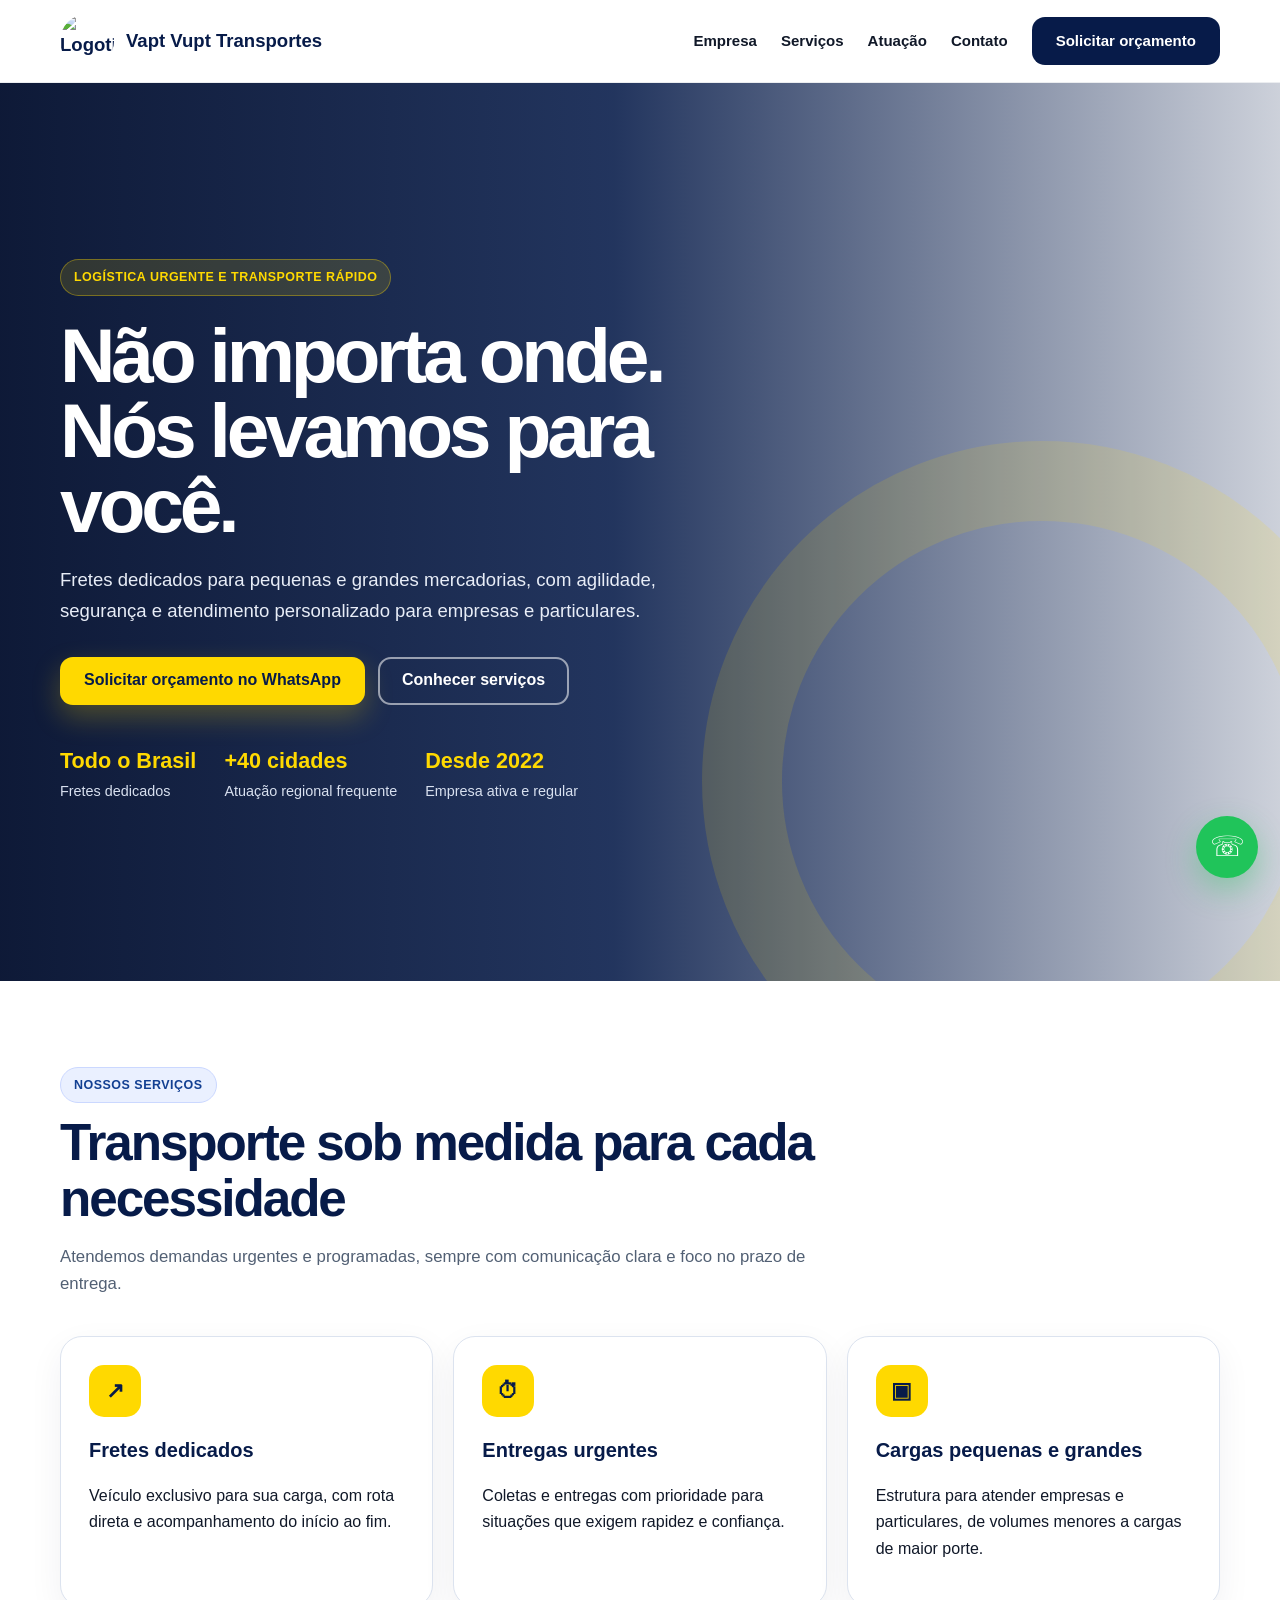
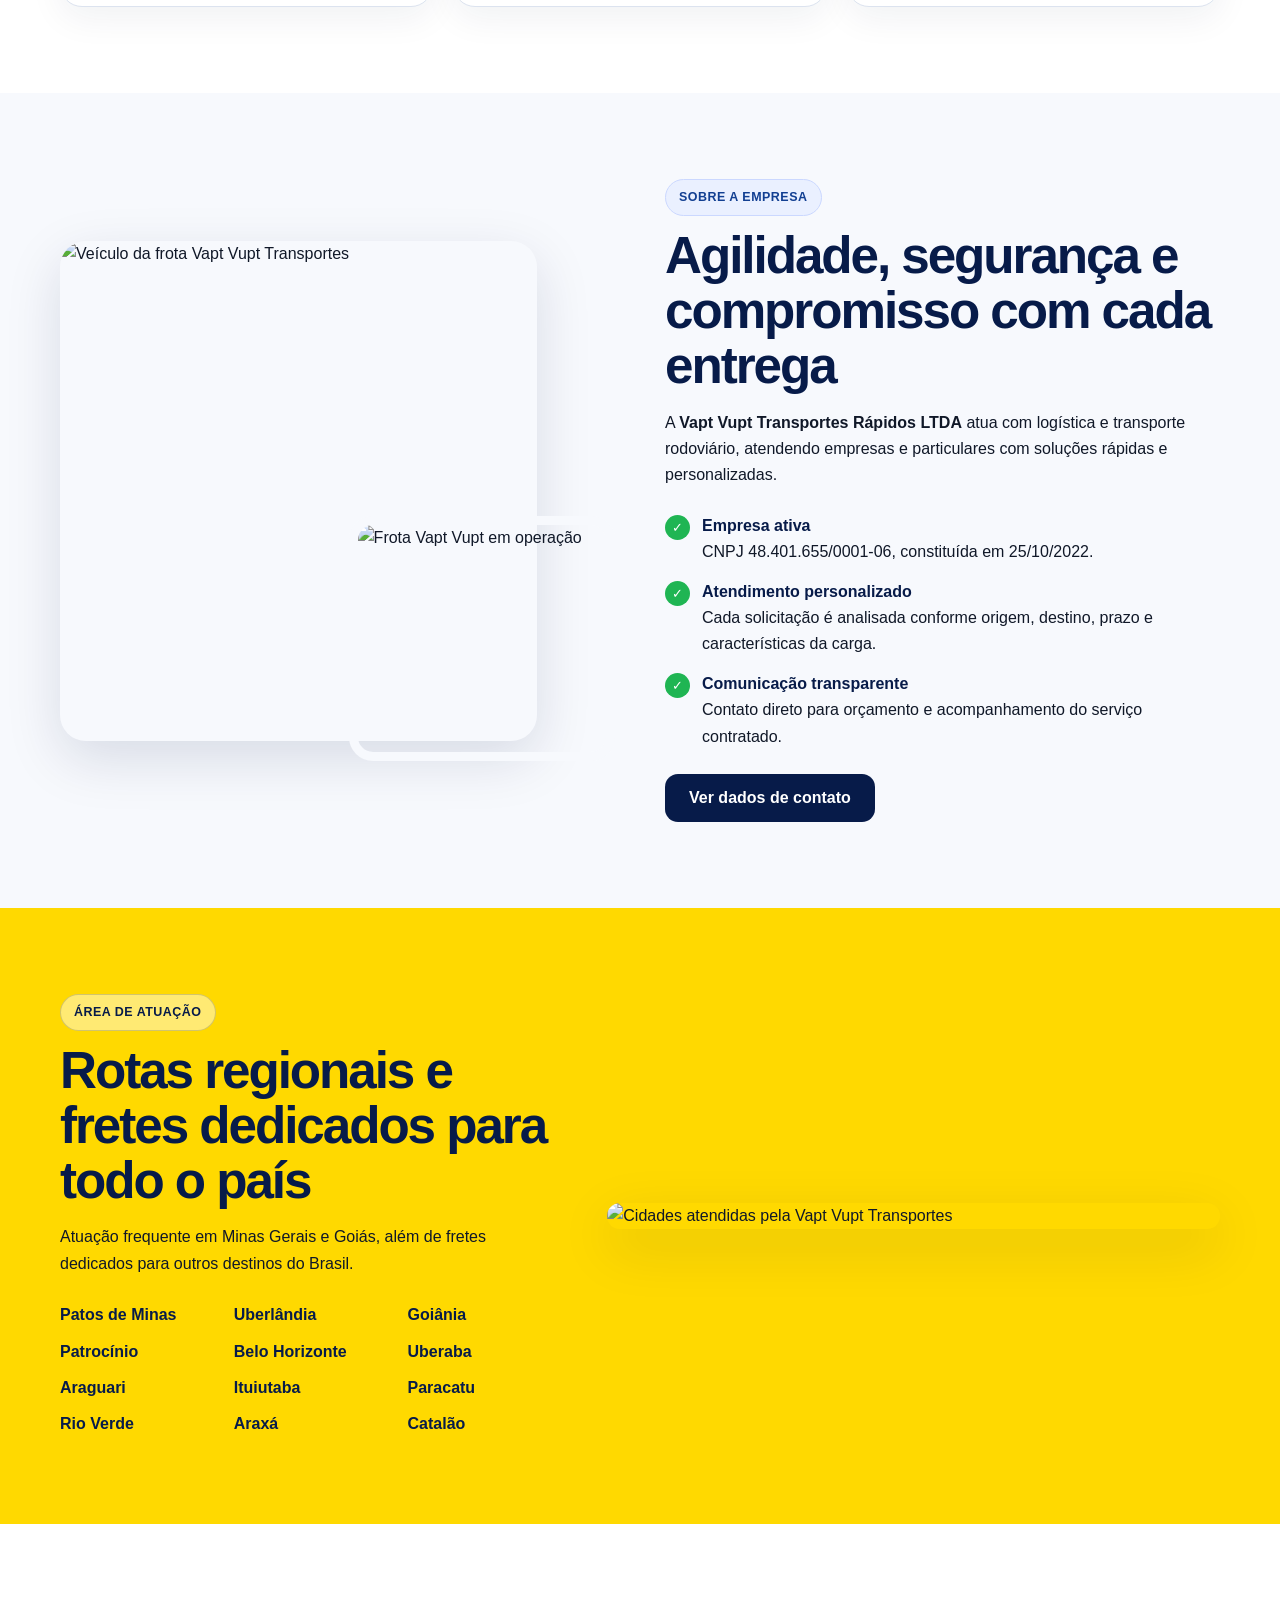
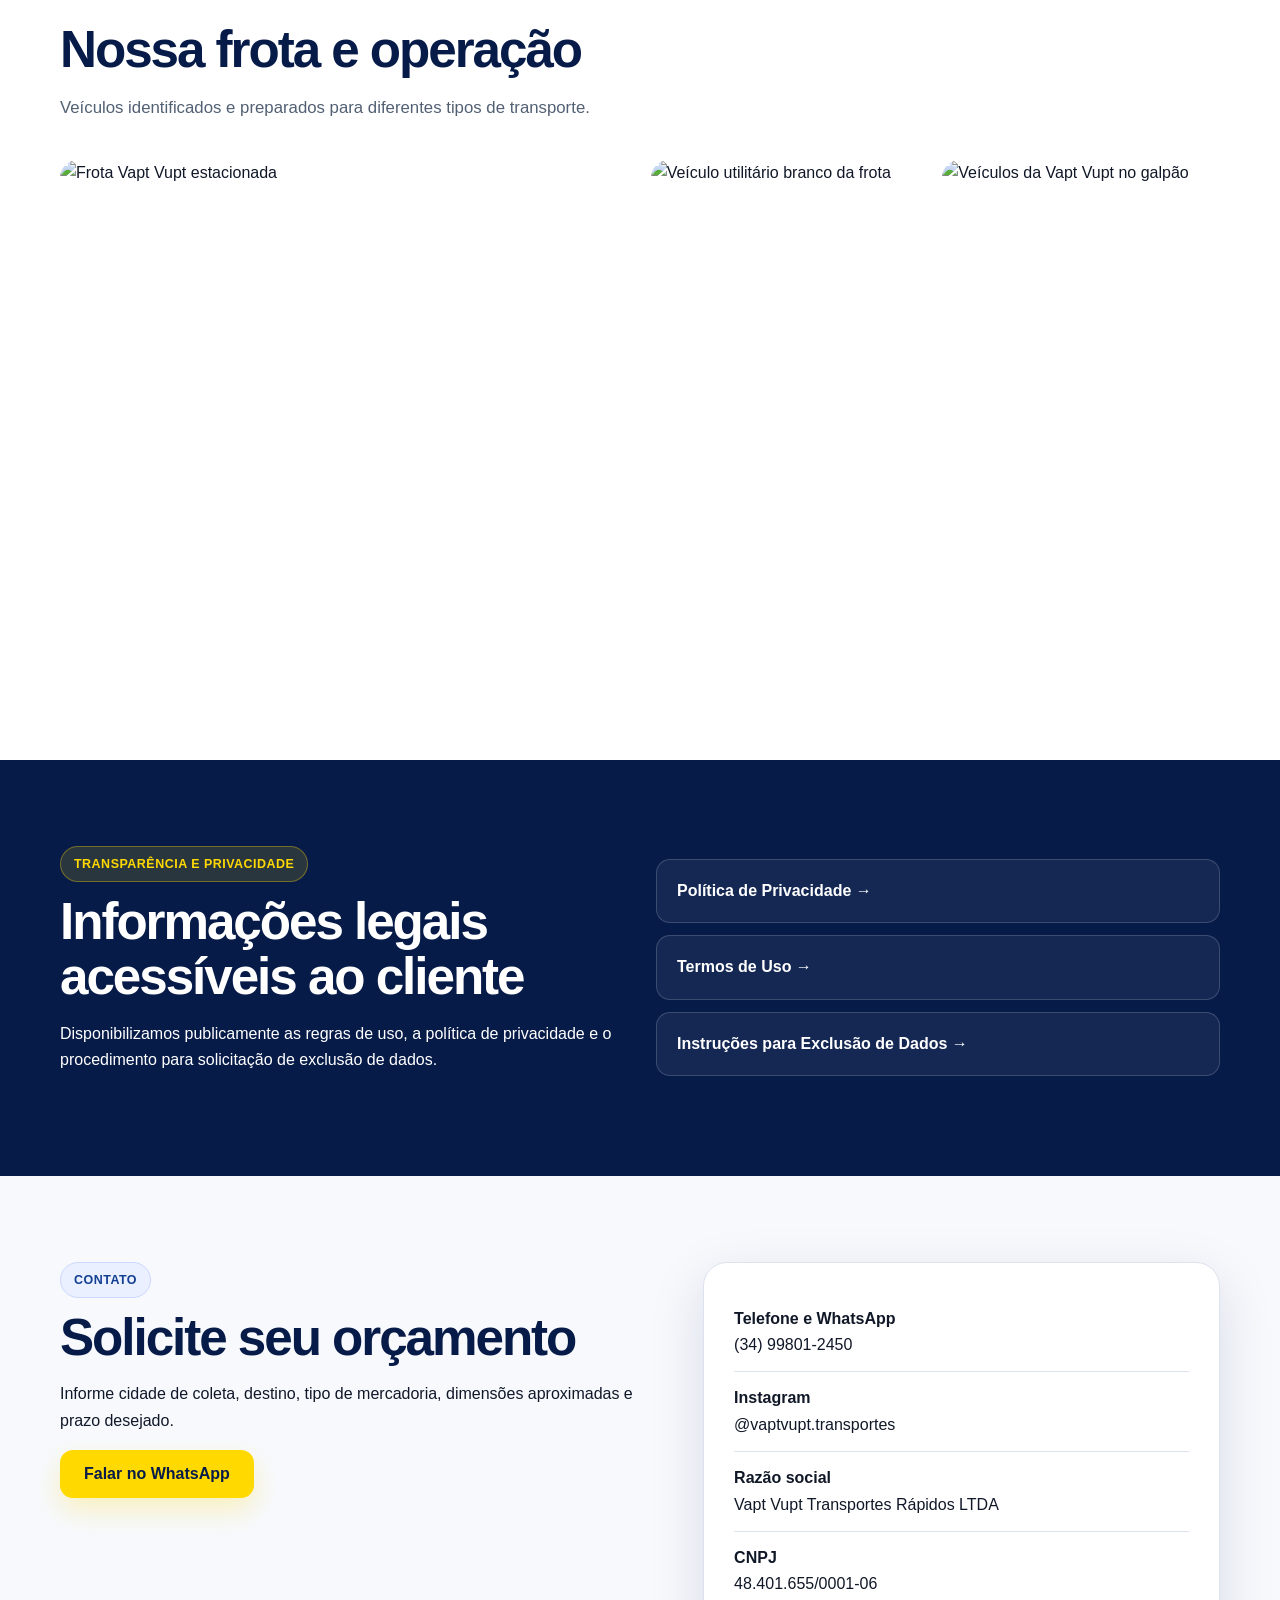
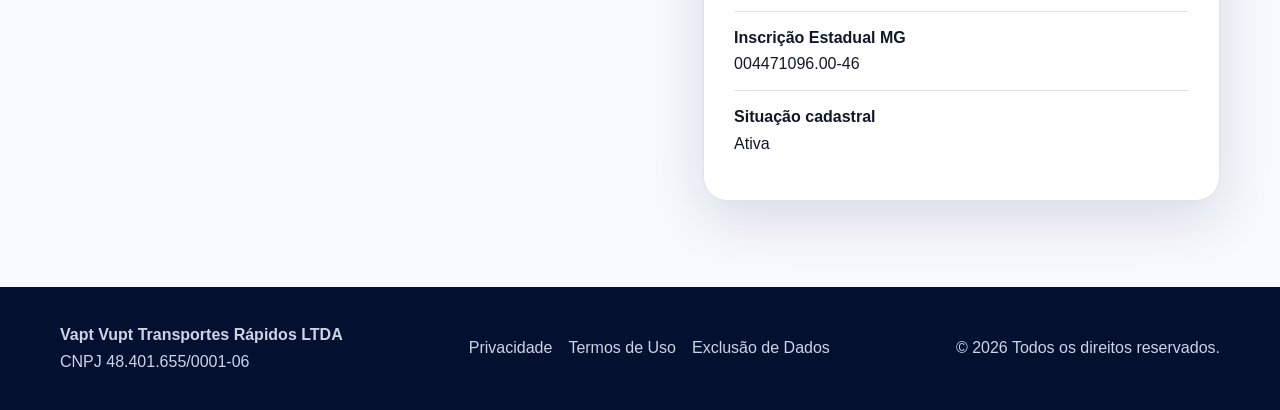
==== index.html @ 25b197b6 "Add files via upload" ====
<!doctype html>
<html lang="pt-BR">
<head>
  <meta charset="utf-8">
  <meta name="viewport" content="width=device-width,initial-scale=1">
  <title>Vapt Vupt Transportes | Fretes e Logística Urgente</title>
  <meta name="description" content="Fretes dedicados, transporte rápido e logística urgente para empresas e particulares. Atendimento em Patos de Minas, região e todo o Brasil.">
  <meta property="og:title" content="Vapt Vupt Transportes">
  <meta property="og:description" content="Sua urgência é a nossa prioridade. Solicite seu orçamento.">
  <meta property="og:image" content="assets/frota-principal.webp">
  <meta name="theme-color" content="#071b49">
  <link rel="icon" href="assets/favicon.png">
  <link rel="stylesheet" href="styles.css">
</head>
<body>

<header>
  <div class="container nav">
    <a href="index.html" class="brand">
      <img src="assets/logo.webp" alt="Logotipo Vapt Vupt Transportes">
      <span>Vapt Vupt Transportes</span>
    </a>
    <nav class="nav-links" aria-label="Navegação principal">
      <a href="index.html#empresa">Empresa</a>
      <a href="index.html#servicos">Serviços</a>
      <a href="index.html#rotas">Atuação</a>
      <a href="index.html#contato">Contato</a>
      <a class="btn btn-blue" href="https://wa.me/5534998012450?text=Olá%2C%20gostaria%20de%20solicitar%20um%20orçamento." target="_blank" rel="noopener">Solicitar orçamento</a>
    </nav>
  </div>
</header>

<main>
  <section class="hero" id="inicio">
    <div class="container hero-inner">
      <div class="hero-copy">
        <span class="eyebrow">Logística urgente e transporte rápido</span>
        <h1>Não importa onde. Nós levamos para você.</h1>
        <p>Fretes dedicados para pequenas e grandes mercadorias, com agilidade, segurança e atendimento personalizado para empresas e particulares.</p>
        <div class="hero-actions">
          <a class="btn btn-primary" href="https://wa.me/5534998012450?text=Olá%2C%20gostaria%20de%20solicitar%20um%20orçamento%20de%20frete." target="_blank" rel="noopener">Solicitar orçamento no WhatsApp</a>
          <a class="btn btn-outline" href="#servicos">Conhecer serviços</a>
        </div>
        <div class="hero-data">
          <div><strong>Todo o Brasil</strong><span>Fretes dedicados</span></div>
          <div><strong>+40 cidades</strong><span>Atuação regional frequente</span></div>
          <div><strong>Desde 2022</strong><span>Empresa ativa e regular</span></div>
        </div>
      </div>
    </div>
  </section>

  <section id="servicos">
    <div class="container">
      <div class="section-head">
        <span class="eyebrow" style="color:var(--blue);background:var(--blue-light);border-color:#cbd8ff">Nossos serviços</span>
        <h2>Transporte sob medida para cada necessidade</h2>
        <p>Atendemos demandas urgentes e programadas, sempre com comunicação clara e foco no prazo de entrega.</p>
      </div>
      <div class="grid-3">
        <article class="card"><div class="icon">↗</div><h3>Fretes dedicados</h3><p>Veículo exclusivo para sua carga, com rota direta e acompanhamento do início ao fim.</p></article>
        <article class="card"><div class="icon">⏱</div><h3>Entregas urgentes</h3><p>Coletas e entregas com prioridade para situações que exigem rapidez e confiança.</p></article>
        <article class="card"><div class="icon">▣</div><h3>Cargas pequenas e grandes</h3><p>Estrutura para atender empresas e particulares, de volumes menores a cargas de maior porte.</p></article>
      </div>
    </div>
  </section>

  <section class="about" id="empresa">
    <div class="container about-grid">
      <div class="photo-stack">
        <img class="photo-main" src="assets/frota-branca.webp" alt="Veículo da frota Vapt Vupt Transportes" loading="lazy">
        <img class="photo-small" src="assets/frota-galpao.webp" alt="Frota Vapt Vupt em operação" loading="lazy">
      </div>
      <div>
        <span class="eyebrow" style="color:var(--blue);background:var(--blue-light);border-color:#cbd8ff">Sobre a empresa</span>
        <h2>Agilidade, segurança e compromisso com cada entrega</h2>
        <p>A <strong>Vapt Vupt Transportes Rápidos LTDA</strong> atua com logística e transporte rodoviário, atendendo empresas e particulares com soluções rápidas e personalizadas.</p>
        <div class="checks">
          <div class="check"><span class="check-mark">✓</span><div><b>Empresa ativa</b><br>CNPJ 48.401.655/0001-06, constituída em 25/10/2022.</div></div>
          <div class="check"><span class="check-mark">✓</span><div><b>Atendimento personalizado</b><br>Cada solicitação é analisada conforme origem, destino, prazo e características da carga.</div></div>
          <div class="check"><span class="check-mark">✓</span><div><b>Comunicação transparente</b><br>Contato direto para orçamento e acompanhamento do serviço contratado.</div></div>
        </div>
        <a class="btn btn-blue" href="#contato">Ver dados de contato</a>
      </div>
    </div>
  </section>

  <section class="routes" id="rotas">
    <div class="container routes-grid">
      <div>
        <span class="eyebrow" style="color:var(--navy);background:rgba(255,255,255,.45);border-color:rgba(7,27,73,.18)">Área de atuação</span>
        <h2>Rotas regionais e fretes dedicados para todo o país</h2>
        <p>Atuação frequente em Minas Gerais e Goiás, além de fretes dedicados para outros destinos do Brasil.</p>
        <div class="city-list">
          <span>Patos de Minas</span><span>Uberlândia</span><span>Goiânia</span>
          <span>Patrocínio</span><span>Belo Horizonte</span><span>Uberaba</span>
          <span>Araguari</span><span>Ituiutaba</span><span>Paracatu</span>
          <span>Rio Verde</span><span>Araxá</span><span>Catalão</span>
        </div>
      </div>
      <img src="assets/cidades.webp" alt="Cidades atendidas pela Vapt Vupt Transportes" style="border-radius:24px;box-shadow:var(--shadow)" loading="lazy">
    </div>
  </section>

  <section>
    <div class="container">
      <div class="section-head"><h2>Nossa frota e operação</h2><p>Veículos identificados e preparados para diferentes tipos de transporte.</p></div>
      <div class="gallery">
        <img src="assets/frota-principal.webp" alt="Frota Vapt Vupt estacionada" loading="lazy">
        <img src="assets/frota-branca.webp" alt="Veículo utilitário branco da frota" loading="lazy">
        <img src="assets/frota-galpao.webp" alt="Veículos da Vapt Vupt no galpão" loading="lazy">
      </div>
    </div>
  </section>

  <section class="legal-preview">
    <div class="container legal-grid">
      <div>
        <span class="eyebrow">Transparência e privacidade</span>
        <h2>Informações legais acessíveis ao cliente</h2>
        <p>Disponibilizamos publicamente as regras de uso, a política de privacidade e o procedimento para solicitação de exclusão de dados.</p>
      </div>
      <div class="legal-links">
        <a class="legal-link" href="politica-de-privacidade.html">Política de Privacidade →</a>
        <a class="legal-link" href="termos-de-uso.html">Termos de Uso →</a>
        <a class="legal-link" href="exclusao-de-dados.html">Instruções para Exclusão de Dados →</a>
      </div>
    </div>
  </section>

  <section class="contact" id="contato">
    <div class="container contact-grid">
      <div>
        <span class="eyebrow" style="color:var(--blue);background:var(--blue-light);border-color:#cbd8ff">Contato</span>
        <h2>Solicite seu orçamento</h2>
        <p>Informe cidade de coleta, destino, tipo de mercadoria, dimensões aproximadas e prazo desejado.</p>
        <a class="btn btn-primary" href="https://wa.me/5534998012450?text=Olá%2C%20gostaria%20de%20solicitar%20um%20orçamento.%0AOrigem%3A%0ADestino%3A%0AMercadoria%3A%0APrazo%3A" target="_blank" rel="noopener">Falar no WhatsApp</a>
      </div>
      <div class="contact-card">
        <div class="contact-line"><strong>Telefone e WhatsApp</strong><br>(34) 99801-2450</div>
        <div class="contact-line"><strong>Instagram</strong><br>@vaptvupt.transportes</div>
        <div class="contact-line"><strong>Razão social</strong><br>Vapt Vupt Transportes Rápidos LTDA</div>
        <div class="contact-line"><strong>CNPJ</strong><br>48.401.655/0001-06</div>
        <div class="contact-line"><strong>Inscrição Estadual MG</strong><br>004471096.00-46</div>
        <div class="contact-line"><strong>Situação cadastral</strong><br>Ativa</div>
      </div>
    </div>
  </section>
</main>

<footer>
  <div class="container footer-row">
    <div>
      <strong>Vapt Vupt Transportes Rápidos LTDA</strong><br>
      CNPJ 48.401.655/0001-06
    </div>
    <div class="footer-links">
      <a href="politica-de-privacidade.html">Privacidade</a>
      <a href="termos-de-uso.html">Termos de Uso</a>
      <a href="exclusao-de-dados.html">Exclusão de Dados</a>
    </div>
    <span>© <span class="year"></span> Todos os direitos reservados.</span>
  </div>
</footer>
<a class="whatsapp-float" href="https://wa.me/5534998012450?text=Olá%2C%20gostaria%20de%20solicitar%20um%20orçamento." target="_blank" rel="noopener" aria-label="Falar pelo WhatsApp">☏</a>
<script>document.querySelectorAll('.year').forEach(e=>e.textContent=new Date().getFullYear());</script>

</body>
</html>
---- styles.css ----
:root{
  --yellow:#ffd900;
  --yellow-soft:#fff5ad;
  --navy:#071b49;
  --blue:#123f92;
  --blue-light:#eaf0ff;
  --red:#e7342c;
  --green:#1fb553;
  --ink:#101828;
  --muted:#526074;
  --white:#fff;
  --line:#dce3ef;
  --radius:22px;
  --shadow:0 18px 55px rgba(7,27,73,.13);
}
*{box-sizing:border-box}
html{scroll-behavior:smooth}
body{
  margin:0;font-family:Inter,Arial,Helvetica,sans-serif;
  color:var(--ink);background:#fff;line-height:1.65
}
img{max-width:100%;display:block}
a{text-decoration:none;color:inherit}
.container{width:min(1160px,calc(100% - 36px));margin:auto}
header{
  position:sticky;top:0;z-index:30;background:rgba(255,255,255,.94);
  backdrop-filter:blur(14px);border-bottom:1px solid rgba(7,27,73,.08)
}
.nav{height:82px;display:flex;align-items:center;justify-content:space-between;gap:24px}
.brand{display:flex;align-items:center;gap:12px;font-weight:900;color:var(--navy);font-size:1.16rem}
.brand img{width:54px;height:54px;object-fit:cover;border-radius:50%}
.nav-links{display:flex;align-items:center;gap:24px;font-weight:700;font-size:.94rem}
.nav-links a:hover{color:var(--blue)}
.btn{
  display:inline-flex;align-items:center;justify-content:center;gap:10px;
  min-height:48px;padding:0 22px;border-radius:13px;font-weight:900;
  transition:.2s ease;border:2px solid transparent
}
.btn:hover{transform:translateY(-2px)}
.btn-primary{background:var(--yellow);color:var(--navy);box-shadow:0 12px 28px rgba(255,217,0,.25)}
.btn-outline{border-color:rgba(255,255,255,.55);color:#fff}
.btn-blue{background:var(--navy);color:#fff}
.hero{
  position:relative;overflow:hidden;color:#fff;
  background:linear-gradient(90deg,rgba(4,16,47,.96) 0%,rgba(4,25,72,.88) 48%,rgba(4,25,72,.20) 100%),
             url('assets/frota-principal.webp') center/cover no-repeat;
}
.hero::after{
  content:"";position:absolute;inset:auto -8% -140px auto;width:520px;height:520px;
  border:80px solid rgba(255,217,0,.13);border-radius:50%
}
.hero-inner{position:relative;z-index:2;min-height:680px;display:flex;align-items:center;padding:90px 0}
.hero-copy{max-width:690px}
.eyebrow{
  display:inline-flex;align-items:center;gap:8px;padding:7px 13px;border-radius:999px;
  background:rgba(255,217,0,.14);border:1px solid rgba(255,217,0,.35);
  color:var(--yellow);font-weight:900;letter-spacing:.04em;text-transform:uppercase;font-size:.78rem
}
h1{font-size:clamp(2.6rem,6vw,5.45rem);line-height:.98;letter-spacing:-.055em;margin:22px 0}
.hero p{font-size:1.16rem;max-width:640px;color:#e8edf7}
.hero-actions{display:flex;flex-wrap:wrap;gap:13px;margin-top:30px}
.hero-data{display:flex;gap:28px;flex-wrap:wrap;margin-top:38px}
.hero-data strong{display:block;color:var(--yellow);font-size:1.35rem}
.hero-data span{font-size:.9rem;color:#d8e0ef}
section{padding:86px 0}
.section-head{max-width:760px;margin-bottom:38px}
.section-head h2,h2{color:var(--navy);font-size:clamp(2rem,4vw,3.3rem);letter-spacing:-.04em;line-height:1.08;margin:12px 0}
.section-head p{color:var(--muted);font-size:1.05rem}
.grid-3{display:grid;grid-template-columns:repeat(3,1fr);gap:20px}
.card{
  border:1px solid var(--line);border-radius:var(--radius);padding:28px;background:#fff;
  box-shadow:0 12px 35px rgba(7,27,73,.06)
}
.icon{
  width:52px;height:52px;border-radius:15px;display:grid;place-items:center;
  background:var(--yellow);color:var(--navy);font-size:1.35rem;font-weight:900
}
.card h3{color:var(--navy);font-size:1.25rem;margin:17px 0 8px}
.about{background:#f7f9fd}
.about-grid{display:grid;grid-template-columns:1fr 1fr;gap:50px;align-items:center}
.photo-stack{position:relative;min-height:520px}
.photo-main{height:500px;width:86%;object-fit:cover;border-radius:26px;box-shadow:var(--shadow)}
.photo-small{position:absolute;right:0;bottom:0;width:48%;height:245px;object-fit:cover;border:9px solid #f7f9fd;border-radius:24px}
.checks{display:grid;gap:13px;margin:24px 0}
.check{display:flex;gap:12px;align-items:flex-start}
.check b{color:var(--navy)}
.check-mark{width:25px;height:25px;flex:0 0 25px;border-radius:50%;background:var(--green);color:white;display:grid;place-items:center;font-size:.8rem;margin-top:2px}
.routes{background:var(--yellow)}
.routes-grid{display:grid;grid-template-columns:.9fr 1.1fr;gap:46px;align-items:center}
.routes h2{color:var(--navy)}
.city-list{display:grid;grid-template-columns:repeat(3,1fr);gap:10px 20px;margin-top:25px;font-weight:800;color:var(--navy)}
.gallery{display:grid;grid-template-columns:1.35fr .65fr .65fr;grid-template-rows:250px 250px;gap:14px}
.gallery img{width:100%;height:100%;object-fit:cover;border-radius:18px}
.gallery img:first-child{grid-row:1/3}
.legal-preview{background:var(--navy);color:white}
.legal-grid{display:grid;grid-template-columns:1fr 1fr;gap:32px;align-items:center}
.legal-preview h2{color:white}
.legal-links{display:grid;gap:12px}
.legal-link{padding:18px 20px;border:1px solid rgba(255,255,255,.17);border-radius:14px;background:rgba(255,255,255,.06);font-weight:800}
.legal-link:hover{background:rgba(255,255,255,.11)}
.contact{background:#f7f9fd}
.contact-grid{display:grid;grid-template-columns:1fr .85fr;gap:35px}
.contact-card{background:white;border:1px solid var(--line);border-radius:24px;padding:30px;box-shadow:var(--shadow)}
.contact-line{padding:13px 0;border-bottom:1px solid var(--line)}
.contact-line:last-child{border-bottom:0}
footer{background:#04102f;color:#cbd5e6;padding:35px 0}
.footer-row{display:flex;justify-content:space-between;align-items:center;gap:20px;flex-wrap:wrap}
.footer-links{display:flex;gap:16px;flex-wrap:wrap}
.whatsapp-float{
  position:fixed;right:22px;bottom:22px;z-index:40;width:62px;height:62px;border-radius:50%;
  display:grid;place-items:center;background:#20c45a;color:#fff;font-size:1.75rem;
  box-shadow:0 12px 30px rgba(32,196,90,.36)
}
.page-hero{padding:90px 0;background:linear-gradient(135deg,var(--navy),var(--blue));color:white}
.page-hero h1{font-size:clamp(2.3rem,5vw,4.2rem);margin-bottom:12px}
.page-hero p{max-width:760px;color:#dfe7f7}
.legal-content{padding:65px 0}
.legal-content article{max-width:900px;margin:auto}
.legal-content h2{font-size:1.65rem;margin-top:36px}
.legal-content h3{color:var(--navy);margin-top:28px}
.legal-content p,.legal-content li{color:#3f4c60}
.notice{padding:18px 20px;border-left:5px solid var(--yellow);background:#fff8cc;border-radius:8px;margin:24px 0}
.table-wrap{overflow:auto;border:1px solid var(--line);border-radius:14px}
table{width:100%;border-collapse:collapse;min-width:650px}
th,td{padding:13px 15px;text-align:left;border-bottom:1px solid var(--line)}
th{background:#f5f7fb;color:var(--navy)}
@media(max-width:900px){
  .nav-links a:not(.btn){display:none}
  .grid-3,.about-grid,.routes-grid,.legal-grid,.contact-grid{grid-template-columns:1fr}
  .gallery{grid-template-columns:1fr 1fr;grid-template-rows:270px 210px}
  .gallery img:first-child{grid-column:1/3;grid-row:auto}
  .photo-stack{min-height:450px}
  .photo-main{height:430px}
  .city-list{grid-template-columns:repeat(2,1fr)}
}
@media(max-width:560px){
  .container{width:min(100% - 24px,1160px)}
  .nav{height:72px}
  .brand span{display:none}
  .brand img{width:47px;height:47px}
  .nav-links .btn{padding:0 13px;min-height:42px;font-size:.82rem}
  .hero-inner{min-height:620px;padding:70px 0}
  section{padding:66px 0}
  .grid-3{grid-template-columns:1fr}
  .gallery{display:grid;grid-template-columns:1fr;grid-template-rows:260px 220px 220px}
  .gallery img:first-child{grid-column:auto}
  .city-list{grid-template-columns:1fr 1fr;font-size:.9rem}
  .photo-stack{min-height:390px}
  .photo-main{height:370px;width:94%}
  .photo-small{height:190px;width:54%}
}
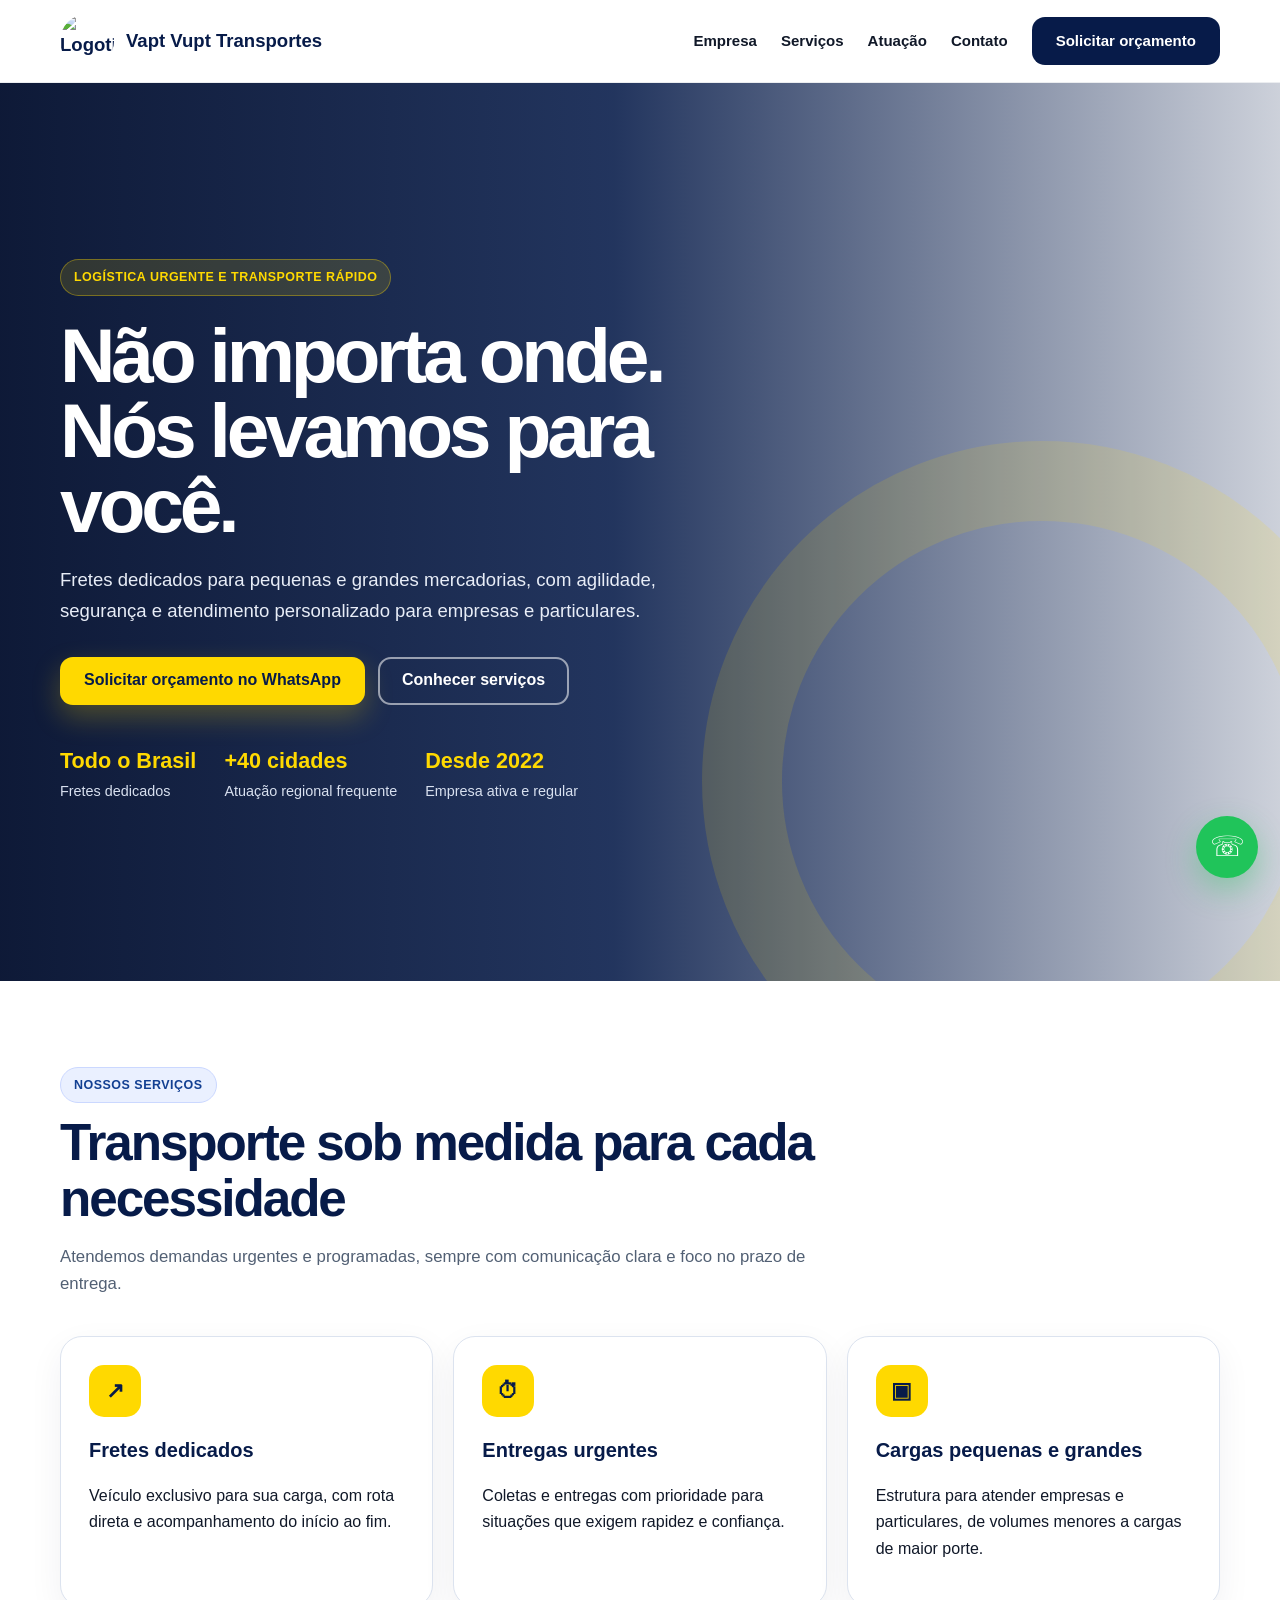
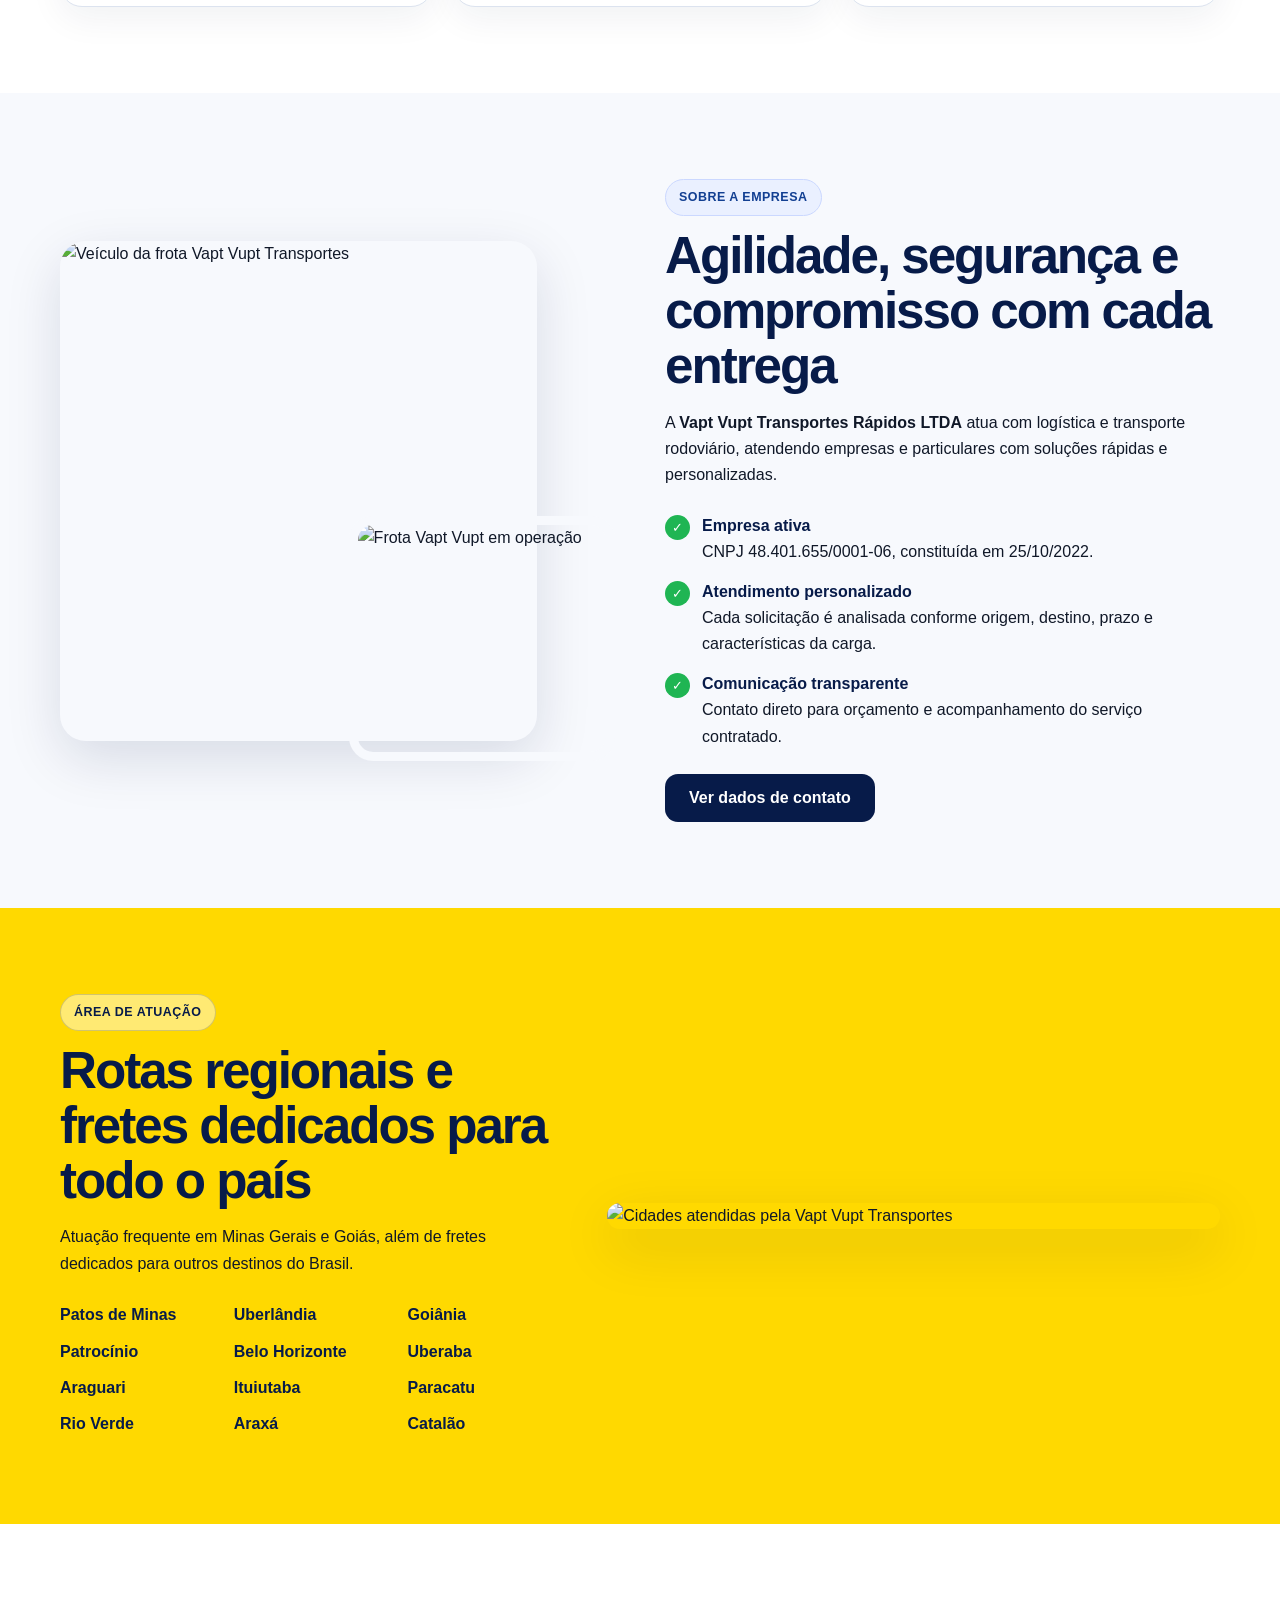
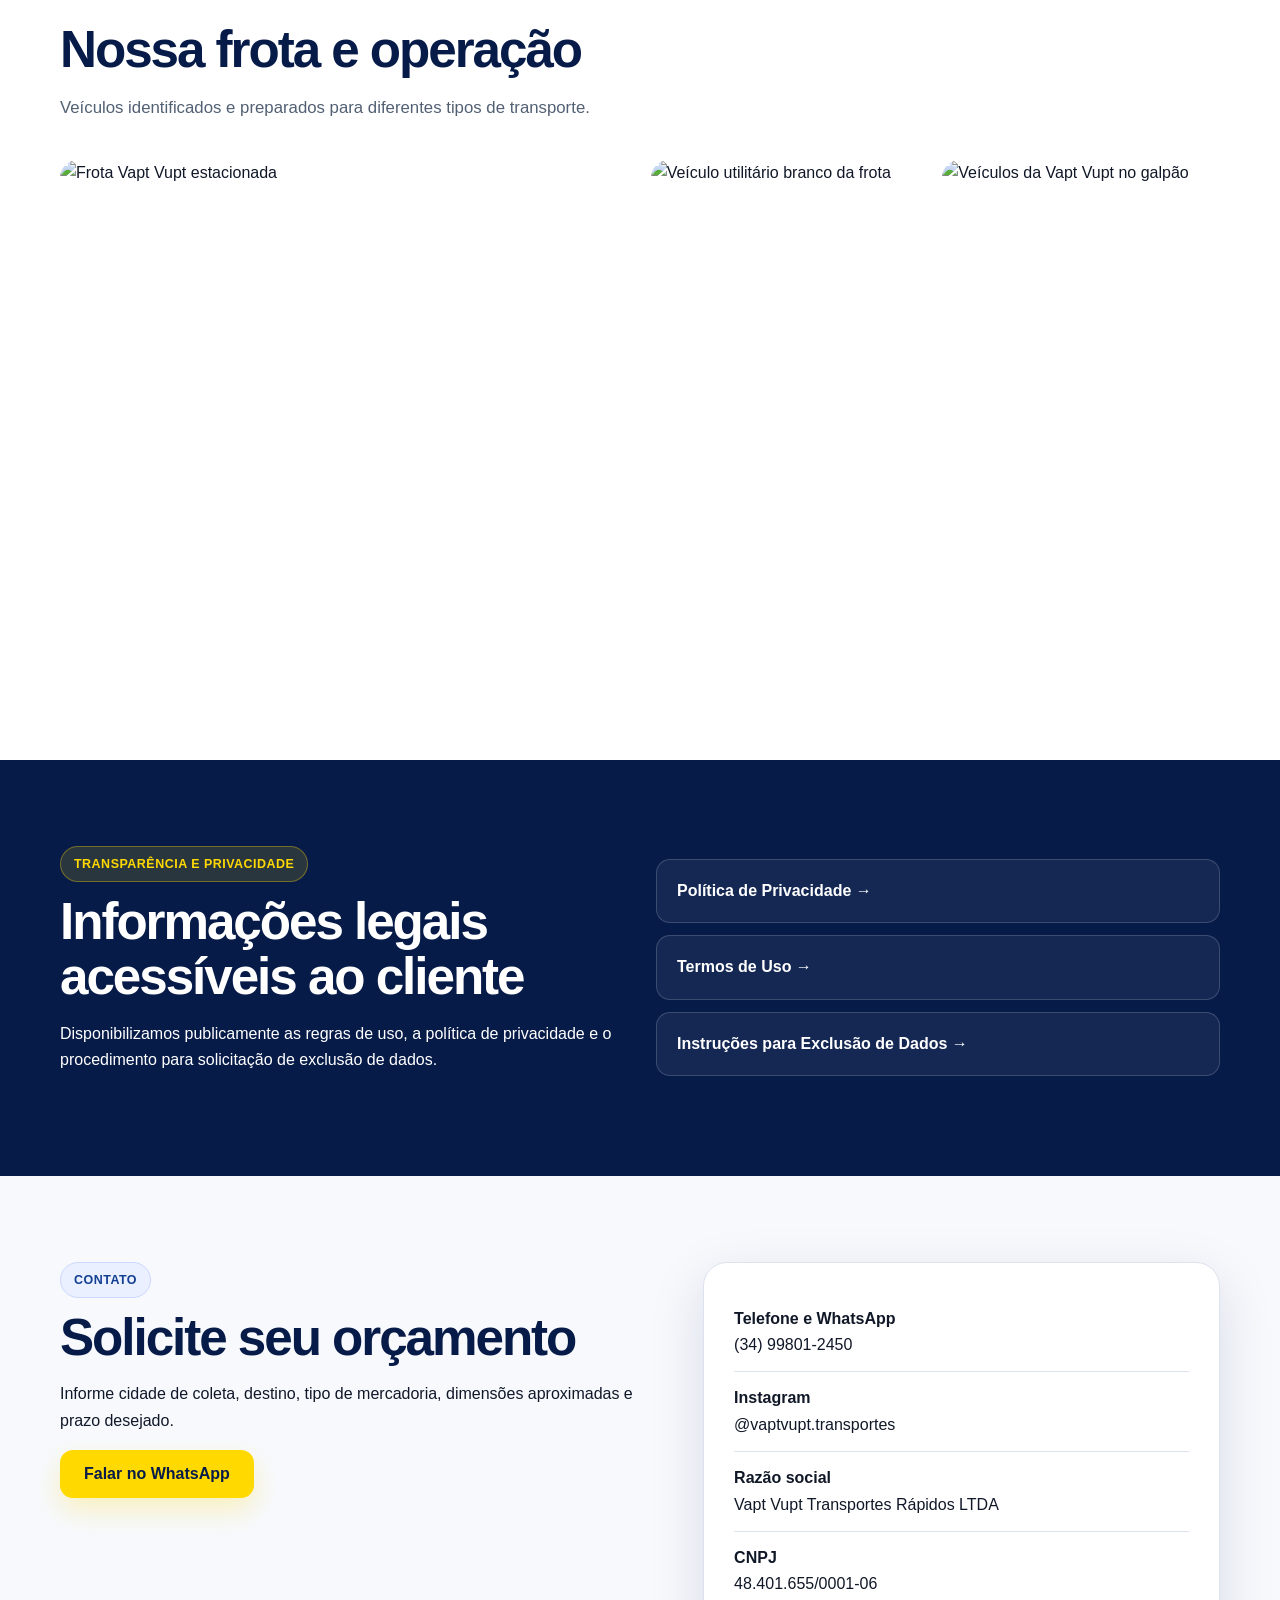
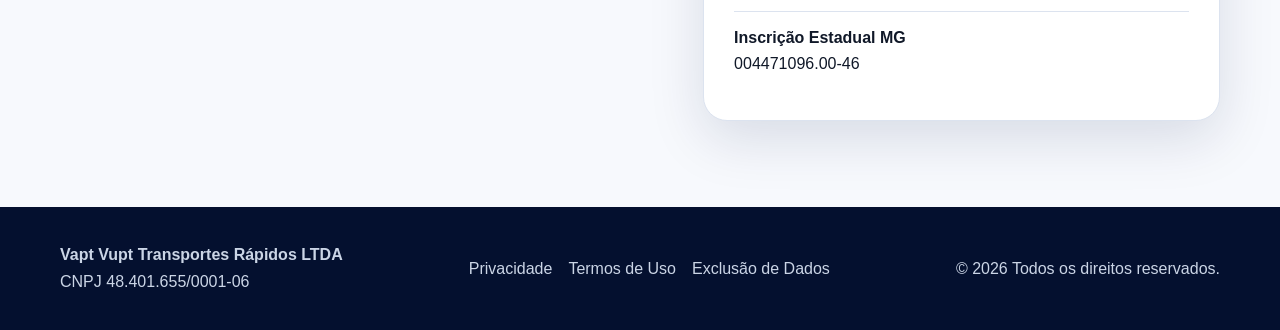
==== commit 4b3cba34: "Update index.html" ====
--- a/index.html
+++ b/index.html
@@ -142,7 +142,6 @@
         <div class="contact-line"><strong>Razão social</strong><br>Vapt Vupt Transportes Rápidos LTDA</div>
         <div class="contact-line"><strong>CNPJ</strong><br>48.401.655/0001-06</div>
         <div class="contact-line"><strong>Inscrição Estadual MG</strong><br>004471096.00-46</div>
-        <div class="contact-line"><strong>Situação cadastral</strong><br>Ativa</div>
       </div>
     </div>
   </section>
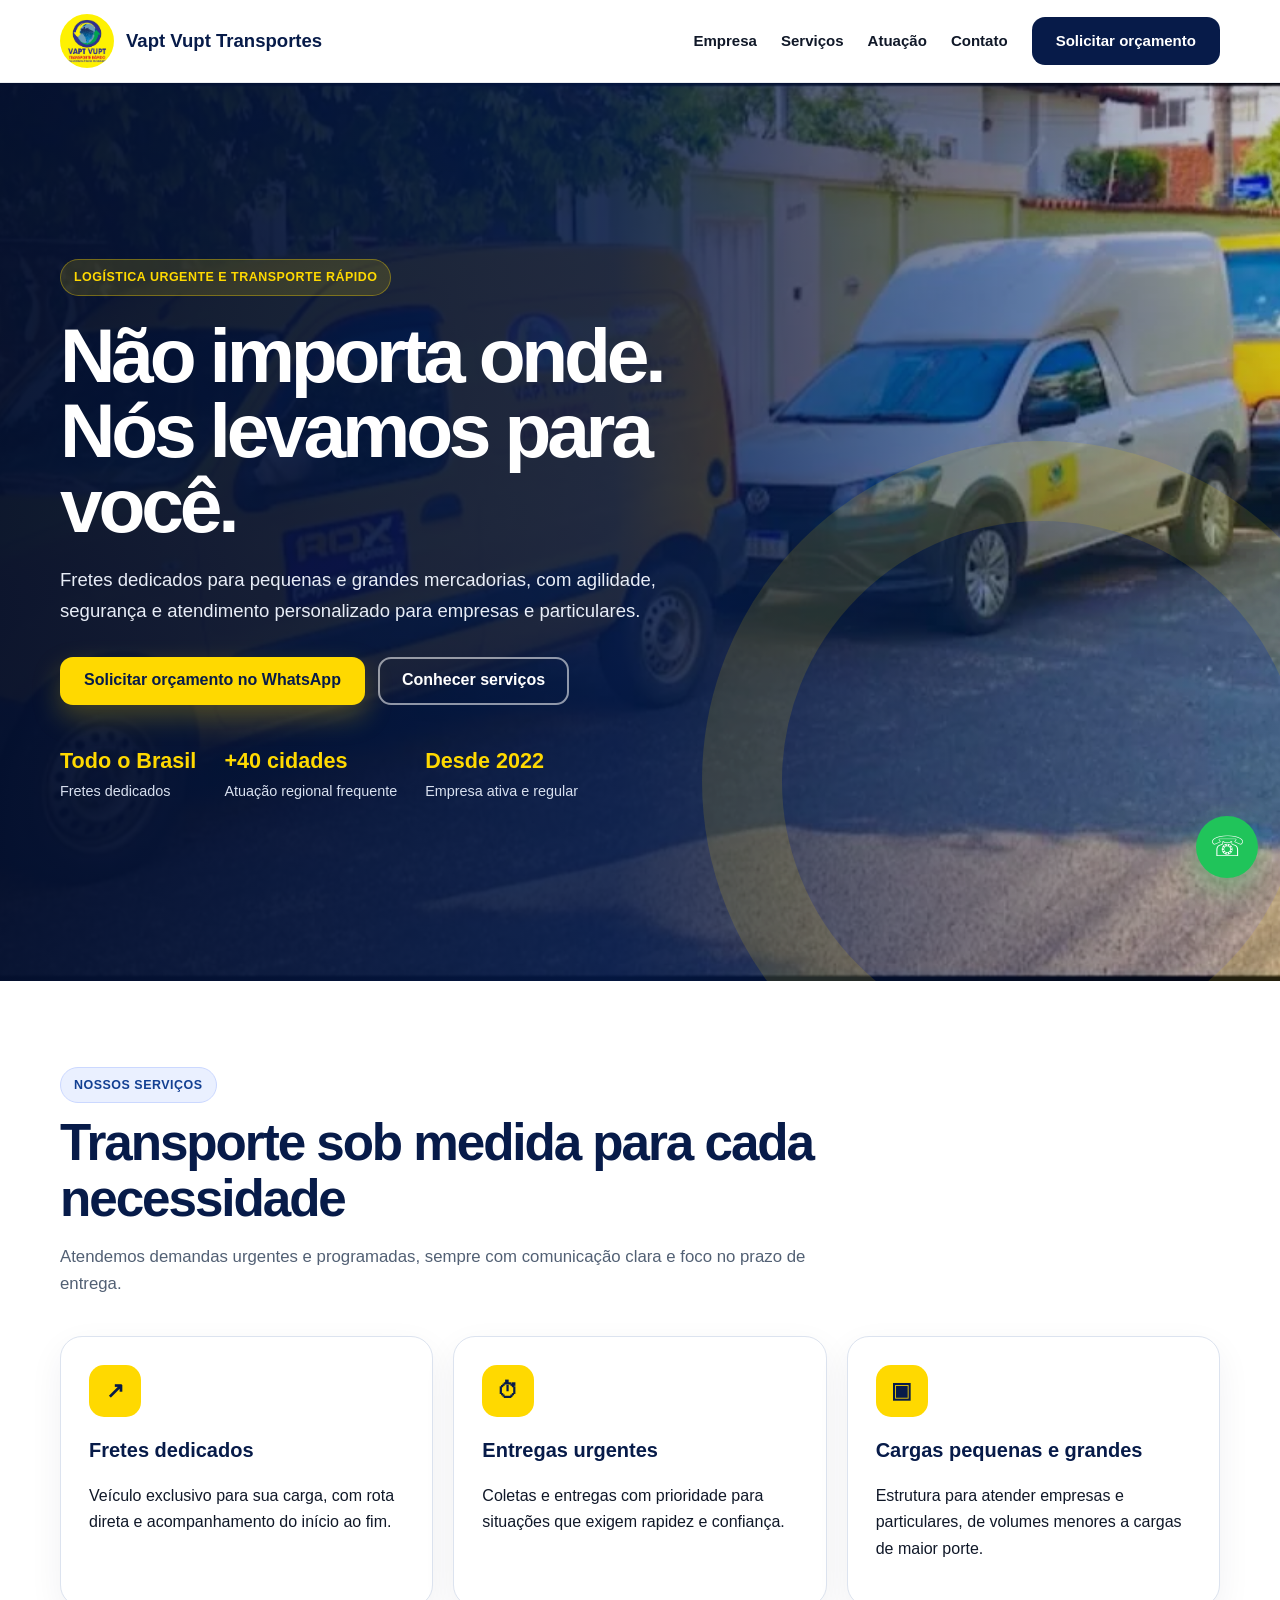
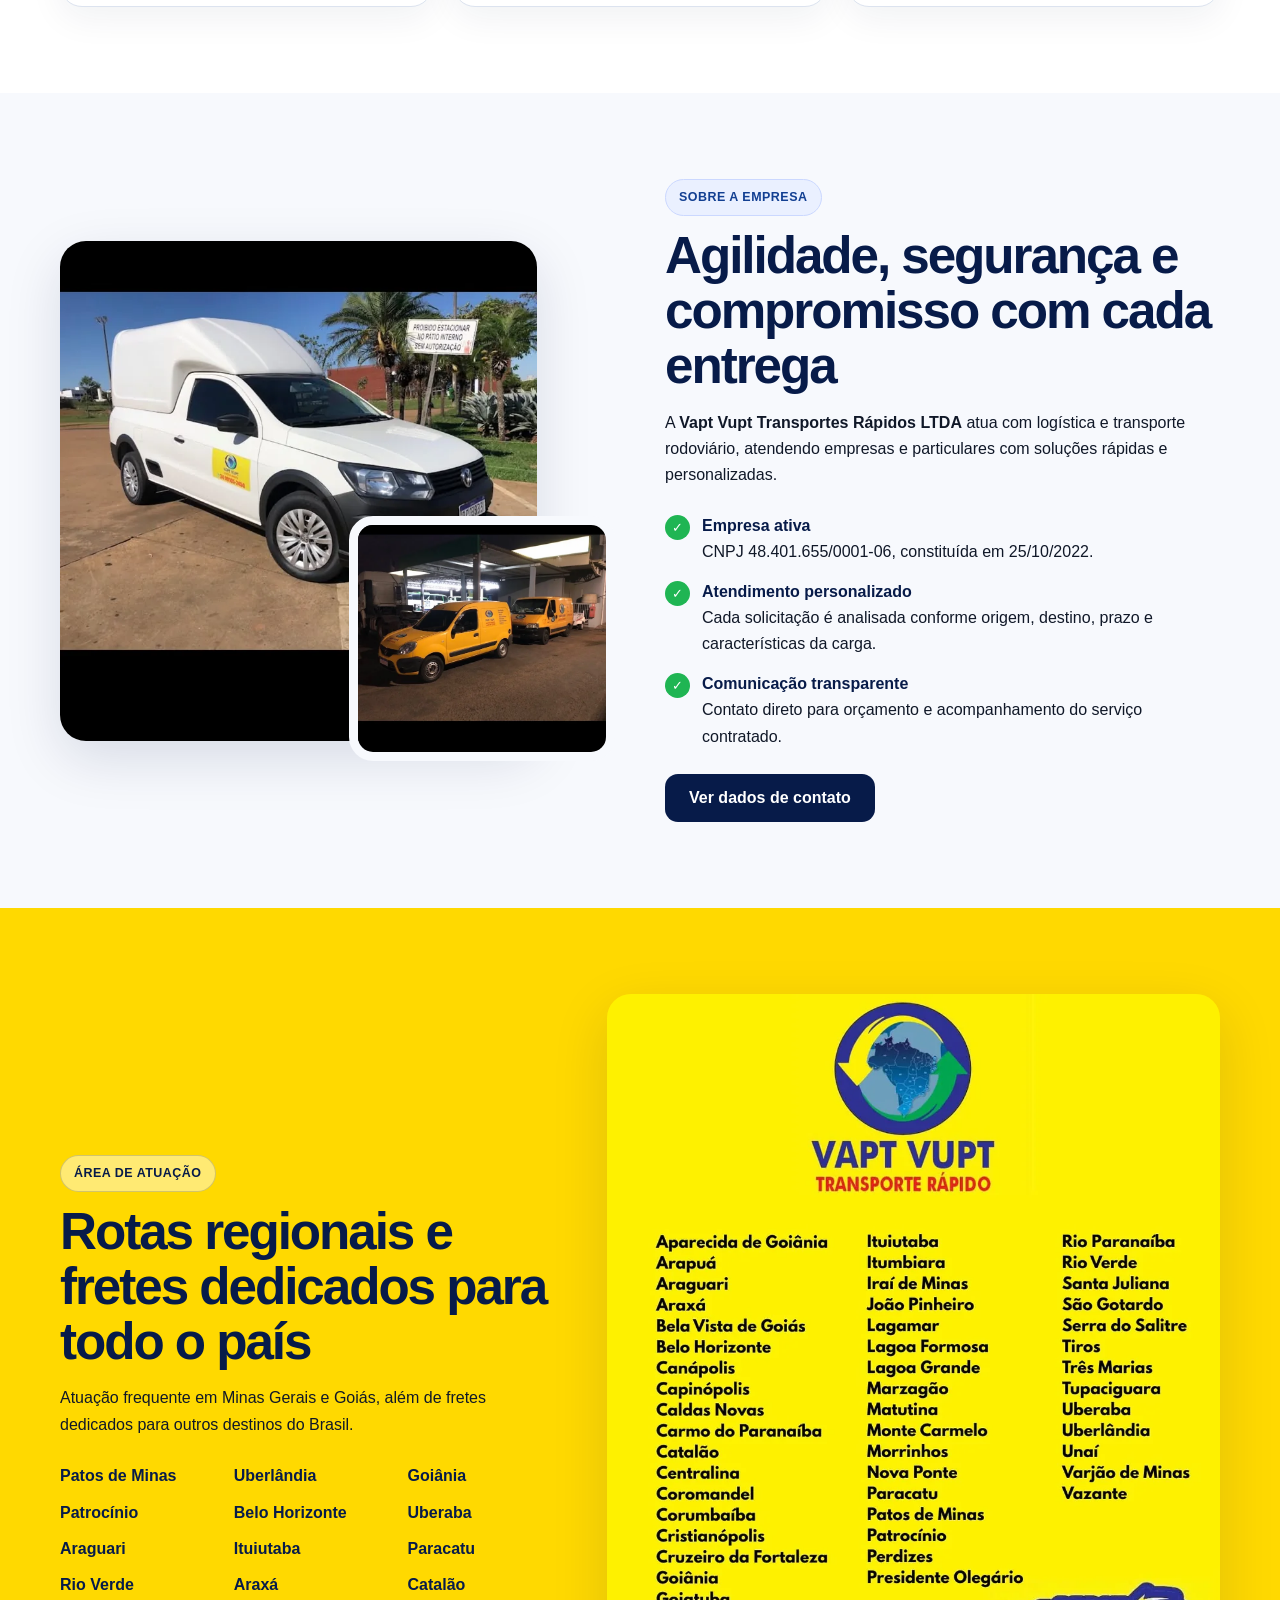
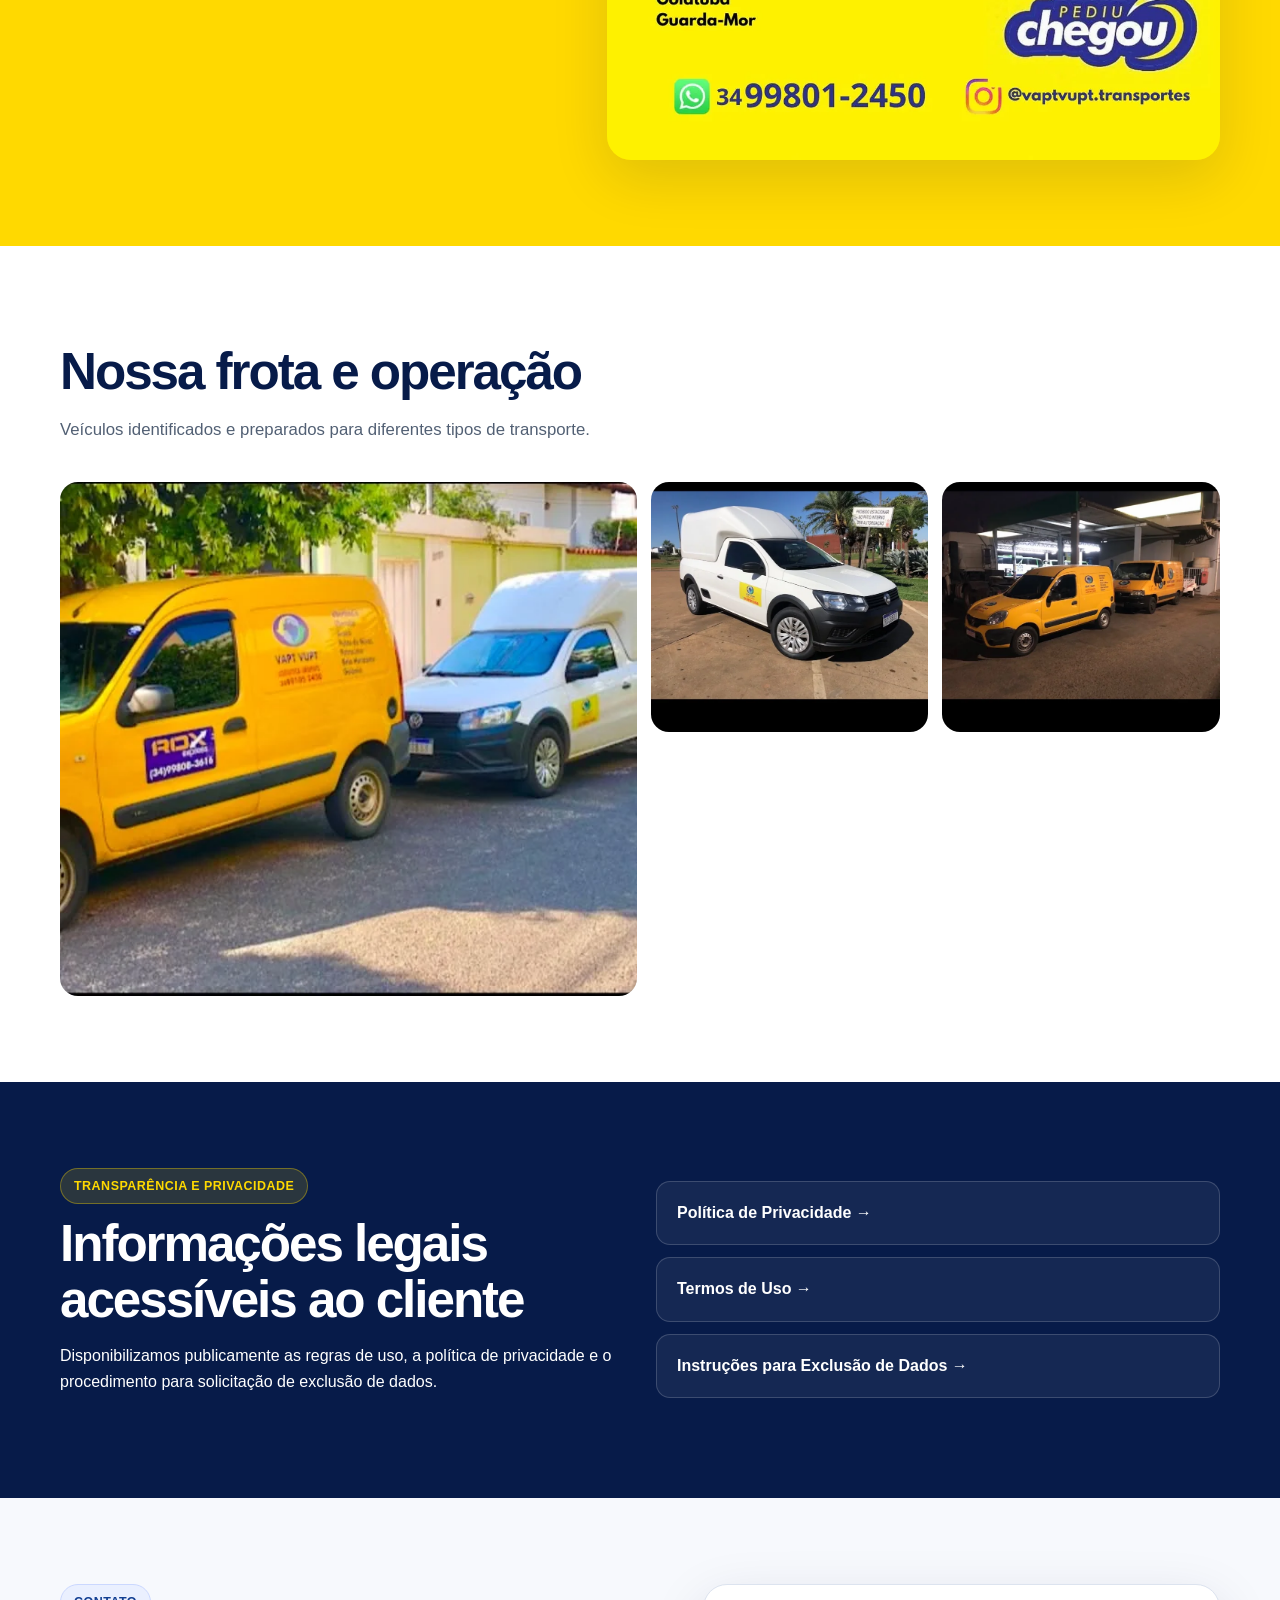
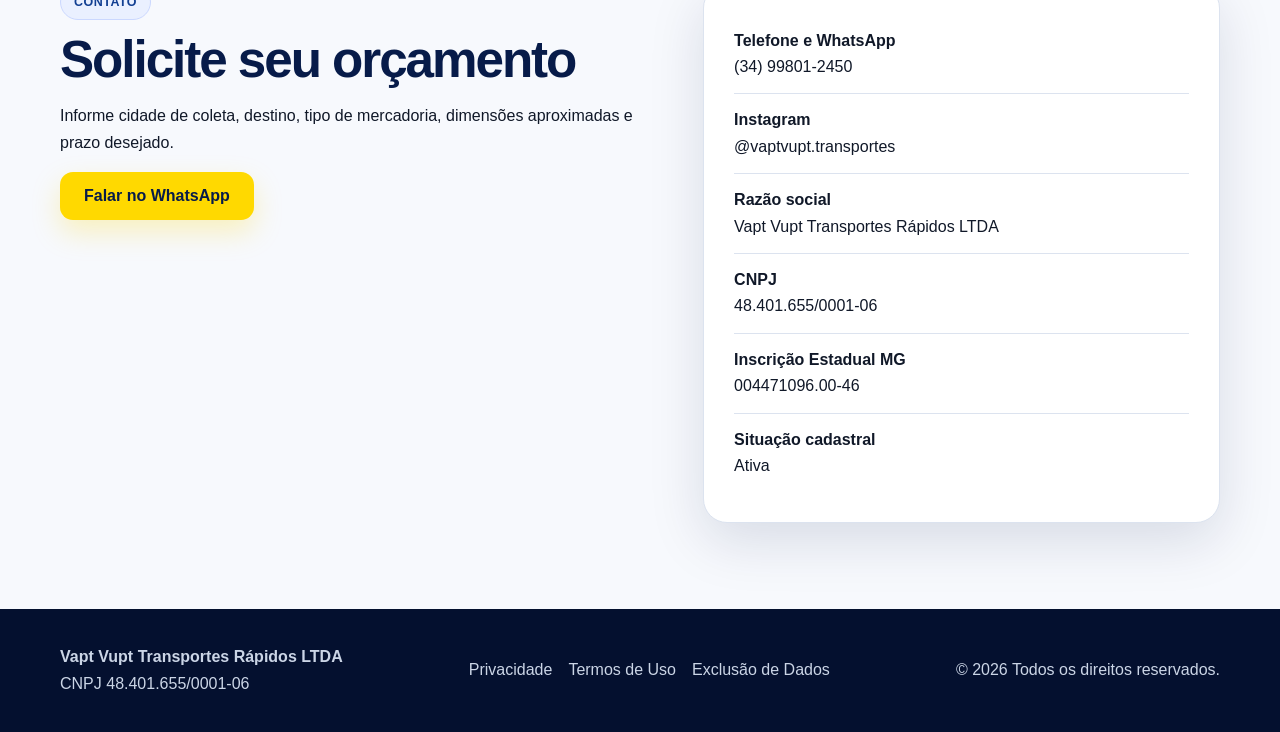
==== commit dbedcf30: "Add 'Situação cadastral' information to contact section" ====
--- a/index.html
+++ b/index.html
@@ -142,6 +142,7 @@
         <div class="contact-line"><strong>Razão social</strong><br>Vapt Vupt Transportes Rápidos LTDA</div>
         <div class="contact-line"><strong>CNPJ</strong><br>48.401.655/0001-06</div>
         <div class="contact-line"><strong>Inscrição Estadual MG</strong><br>004471096.00-46</div>
+        <div class="contact-line"><strong>Situação cadastral</strong><br>Ativa</div>
       </div>
     </div>
   </section>
